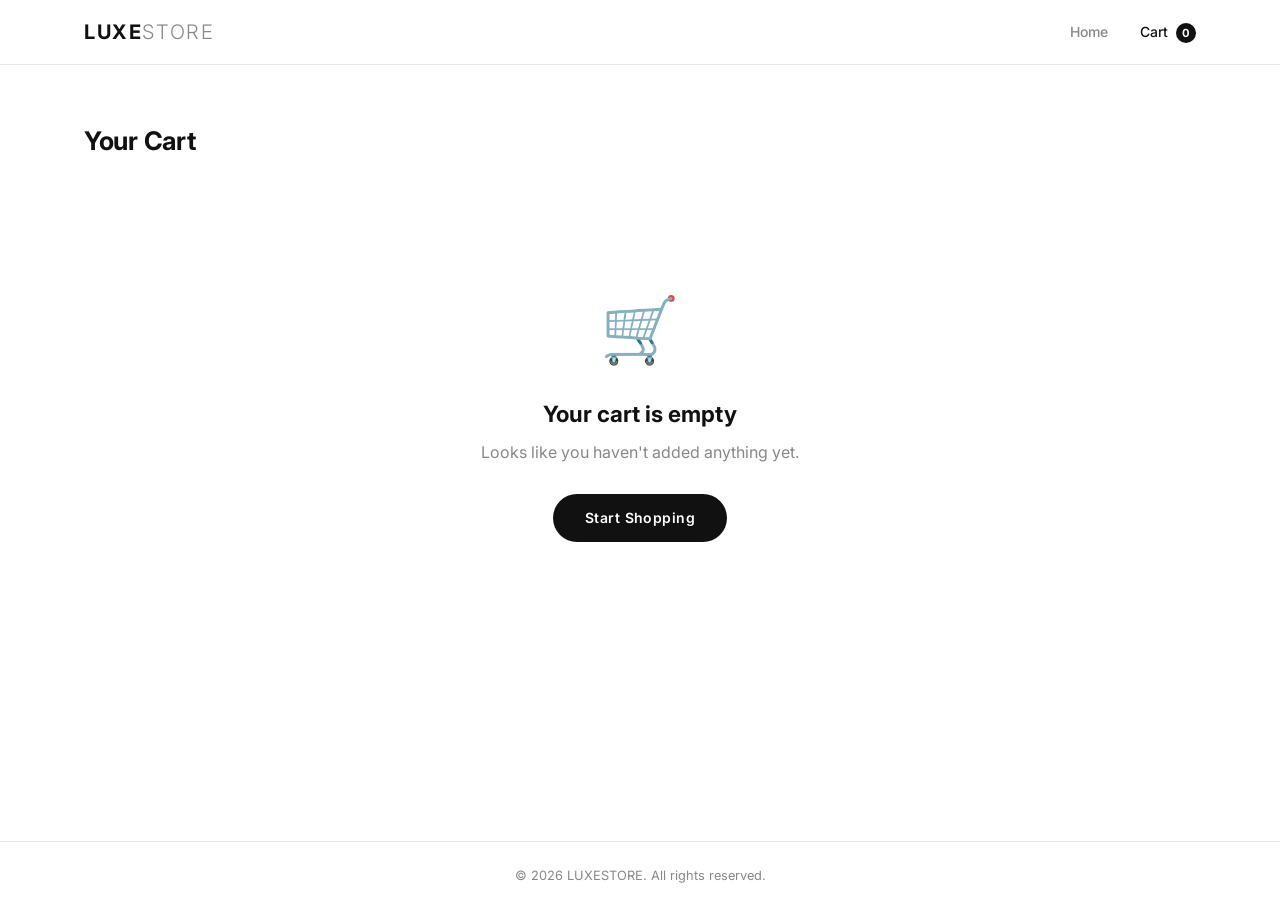
==== cart.html @ 861f4333 "first commit" ====
<!DOCTYPE html>
<html lang="id">
<head>
  <meta charset="UTF-8" />
  <meta name="viewport" content="width=device-width, initial-scale=1.0" />
  <title>LUXE STORE — Cart</title>
  <link rel="stylesheet" href="style.css" />
  <link rel="preconnect" href="https://fonts.googleapis.com" />
  <link href="https://fonts.googleapis.com/css2?family=Inter:wght@300;400;500;600;700&display=swap" rel="stylesheet" />
</head>
<body>

  <!-- ===== NAVBAR ===== -->
  <header class="navbar">
    <div class="nav-container">
      <a class="logo" href="index.html">LUXE<span>STORE</span></a>
      <nav class="nav-links">
        <a href="index.html">Home</a>
        <a href="cart.html" class="active">Cart <span class="cart-badge" id="cartCount">0</span></a>
      </nav>
    </div>
  </header>

  <!-- ===== CART PAGE ===== -->
  <main class="cart-page">
    <div class="container">
      <h2 class="section-title">Your Cart</h2>

      <div class="cart-layout">
        <!-- Cart Items -->
        <div class="cart-items" id="cartItems">
          <!-- Populated by JS -->
        </div>

        <!-- Order Summary -->
        <div class="order-summary">
          <h3>Order Summary</h3>
          <div class="summary-row">
            <span>Subtotal</span>
            <span id="subtotal">Rp 0</span>
          </div>
          <div class="summary-row">
            <span>Shipping</span>
            <span id="shipping">Rp 0</span>
          </div>
          <div class="summary-divider"></div>
          <div class="summary-row total">
            <span>Total</span>
            <span id="total">Rp 0</span>
          </div>
          <button class="btn-primary btn-checkout" id="checkoutBtn">Checkout</button>
          <a href="index.html" class="btn-secondary">← Continue Shopping</a>
        </div>
      </div>

      <!-- Empty State -->
      <div class="empty-cart" id="emptyCart" style="display:none;">
        <div class="empty-icon">🛒</div>
        <h3>Your cart is empty</h3>
        <p>Looks like you haven't added anything yet.</p>
        <a href="index.html" class="btn-primary">Start Shopping</a>
      </div>
    </div>
  </main>

  <!-- ===== CHECKOUT MODAL ===== -->
  <div class="modal-overlay" id="modalOverlay">
    <div class="modal">
      <div class="modal-icon">✅</div>
      <h3>Order Placed!</h3>
      <p>Thank you for your purchase. Your order is being processed.</p>
      <button class="btn-primary" id="modalClose">Back to Home</button>
    </div>
  </div>

  <!-- ===== FOOTER ===== -->
  <footer class="footer">
    <p>© 2026 LUXESTORE. All rights reserved.</p>
  </footer>

  <script src="app.js"></script>
</body>
</html>
---- style.css ----
/* ============================================================
   LUXESTORE — style.css
   Clean, professional, white-background online shop
   ============================================================ */

*, *::before, *::after {
  box-sizing: border-box;
  margin: 0;
  padding: 0;
}

:root {
  --black: #111111;
  --dark: #333333;
  --gray: #888888;
  --light-gray: #f7f7f7;
  --border: #e8e8e8;
  --white: #ffffff;
  --accent: #111111;
  --radius: 12px;
  --shadow: 0 2px 16px rgba(0,0,0,0.07);
  --transition: 0.22s ease;
}

body {
  font-family: 'Inter', system-ui, sans-serif;
  background: var(--white);
  color: var(--dark);
  line-height: 1.6;
  min-height: 100vh;
}

a { text-decoration: none; color: inherit; }

/* ===== NAVBAR ===== */
.navbar {
  position: sticky;
  top: 0;
  z-index: 100;
  background: rgba(255,255,255,0.92);
  backdrop-filter: blur(12px);
  border-bottom: 1px solid var(--border);
}

.nav-container {
  max-width: 1160px;
  margin: 0 auto;
  padding: 0 24px;
  height: 64px;
  display: flex;
  align-items: center;
  justify-content: space-between;
}

.logo {
  font-size: 1.25rem;
  font-weight: 700;
  letter-spacing: 0.08em;
  color: var(--black);
}
.logo span { color: var(--gray); font-weight: 300; }

.nav-links {
  display: flex;
  gap: 32px;
  align-items: center;
}
.nav-links a {
  font-size: 0.875rem;
  font-weight: 500;
  color: var(--gray);
  transition: color var(--transition);
  position: relative;
}
.nav-links a:hover,
.nav-links a.active { color: var(--black); }

.cart-badge {
  display: inline-flex;
  align-items: center;
  justify-content: center;
  background: var(--black);
  color: var(--white);
  border-radius: 50%;
  width: 20px;
  height: 20px;
  font-size: 0.7rem;
  font-weight: 700;
  margin-left: 4px;
  transition: transform var(--transition);
}

/* ===== CONTAINER ===== */
.container {
  max-width: 1160px;
  margin: 0 auto;
  padding: 0 24px;
}

/* ===== HERO ===== */
.hero {
  max-width: 1160px;
  margin: 0 auto;
  padding: 80px 24px 64px;
  display: grid;
  grid-template-columns: 1fr 1fr;
  align-items: center;
  gap: 48px;
}

.hero-sub {
  font-size: 0.8rem;
  font-weight: 600;
  letter-spacing: 0.14em;
  text-transform: uppercase;
  color: var(--gray);
  margin-bottom: 14px;
}

.hero-content h1 {
  font-size: clamp(2.2rem, 5vw, 3.4rem);
  font-weight: 700;
  line-height: 1.15;
  color: var(--black);
  margin-bottom: 18px;
}
.hero-content h1 span {
  color: var(--gray);
  font-weight: 300;
}

.hero-desc {
  font-size: 1rem;
  color: var(--gray);
  max-width: 380px;
  margin-bottom: 32px;
}

/* ===== BUTTONS ===== */
.btn-primary {
  display: inline-flex;
  align-items: center;
  justify-content: center;
  background: var(--black);
  color: var(--white);
  padding: 13px 32px;
  border-radius: 50px;
  font-size: 0.875rem;
  font-weight: 600;
  border: none;
  cursor: pointer;
  transition: opacity var(--transition), transform var(--transition);
  letter-spacing: 0.03em;
}
.btn-primary:hover {
  opacity: 0.82;
  transform: translateY(-1px);
}

.btn-secondary {
  display: inline-flex;
  align-items: center;
  justify-content: center;
  background: transparent;
  color: var(--dark);
  padding: 13px 32px;
  border-radius: 50px;
  font-size: 0.875rem;
  font-weight: 500;
  border: 1.5px solid var(--border);
  cursor: pointer;
  transition: border-color var(--transition), background var(--transition);
  text-align: center;
}
.btn-secondary:hover {
  border-color: var(--black);
  background: var(--light-gray);
}

/* ===== HERO VISUAL ===== */
.hero-visual {
  display: flex;
  justify-content: center;
}

.hero-card {
  background: var(--light-gray);
  border-radius: 24px;
  padding: 40px;
  display: flex;
  flex-direction: column;
  align-items: center;
  gap: 20px;
  width: 300px;
  height: 300px;
  justify-content: center;
  position: relative;
  box-shadow: var(--shadow);
}

.hero-badge {
  background: var(--white);
  border: 1px solid var(--border);
  border-radius: 50px;
  padding: 6px 16px;
  font-size: 0.8rem;
  font-weight: 600;
  color: var(--dark);
  box-shadow: var(--shadow);
}

/* ===== CATEGORIES ===== */
.categories {
  padding: 8px 0 32px;
  border-bottom: 1px solid var(--border);
}

.category-list {
  max-width: 1160px;
  margin: 0 auto;
  padding: 0 24px;
  display: flex;
  gap: 10px;
  flex-wrap: wrap;
}

.cat-btn {
  background: transparent;
  border: 1.5px solid var(--border);
  border-radius: 50px;
  padding: 8px 22px;
  font-size: 0.84rem;
  font-weight: 500;
  cursor: pointer;
  color: var(--gray);
  transition: all var(--transition);
  font-family: inherit;
}
.cat-btn:hover { border-color: var(--black); color: var(--black); }
.cat-btn.active {
  background: var(--black);
  border-color: var(--black);
  color: var(--white);
}

/* ===== PRODUCTS ===== */
.products {
  padding: 56px 0 80px;
}

.section-title {
  font-size: 1.6rem;
  font-weight: 700;
  color: var(--black);
  margin-bottom: 36px;
  letter-spacing: -0.01em;
}

.product-grid {
  display: grid;
  grid-template-columns: repeat(auto-fill, minmax(240px, 1fr));
  gap: 24px;
}

/* ===== PRODUCT CARD ===== */
.product-card {
  background: var(--white);
  border: 1px solid var(--border);
  border-radius: var(--radius);
  overflow: hidden;
  transition: box-shadow var(--transition), transform var(--transition);
  cursor: pointer;
}
.product-card:hover {
  box-shadow: var(--shadow);
  transform: translateY(-3px);
}

.product-img {
  background: var(--light-gray);
  height: 220px;
  display: flex;
  align-items: center;
  justify-content: center;
  font-size: 4rem;
  position: relative;
  overflow: hidden;
}

.product-tag {
  position: absolute;
  top: 12px;
  left: 12px;
  background: var(--black);
  color: var(--white);
  font-size: 0.7rem;
  font-weight: 700;
  padding: 4px 10px;
  border-radius: 50px;
  letter-spacing: 0.05em;
}

.product-info {
  padding: 16px 18px 18px;
}

.product-category {
  font-size: 0.72rem;
  font-weight: 600;
  text-transform: uppercase;
  letter-spacing: 0.1em;
  color: var(--gray);
  margin-bottom: 4px;
}

.product-name {
  font-size: 0.95rem;
  font-weight: 600;
  color: var(--black);
  margin-bottom: 12px;
}

.product-footer {
  display: flex;
  align-items: center;
  justify-content: space-between;
}

.product-price {
  font-size: 1rem;
  font-weight: 700;
  color: var(--black);
}

.add-btn {
  width: 36px;
  height: 36px;
  border-radius: 50%;
  background: var(--black);
  color: var(--white);
  border: none;
  font-size: 1.3rem;
  cursor: pointer;
  display: flex;
  align-items: center;
  justify-content: center;
  transition: opacity var(--transition), transform var(--transition);
  line-height: 1;
}
.add-btn:hover {
  opacity: 0.8;
  transform: scale(1.1);
}

/* ===== TOAST ===== */
.toast {
  position: fixed;
  bottom: 28px;
  left: 50%;
  transform: translateX(-50%) translateY(80px);
  background: var(--black);
  color: var(--white);
  padding: 12px 28px;
  border-radius: 50px;
  font-size: 0.875rem;
  font-weight: 500;
  z-index: 999;
  opacity: 0;
  transition: opacity 0.3s ease, transform 0.3s ease;
  pointer-events: none;
  white-space: nowrap;
}
.toast.show {
  opacity: 1;
  transform: translateX(-50%) translateY(0);
}

/* ===== CART PAGE ===== */
.cart-page {
  padding: 56px 0 80px;
  min-height: calc(100vh - 64px - 60px);
}

.cart-layout {
  display: grid;
  grid-template-columns: 1fr 360px;
  gap: 40px;
  align-items: start;
}

/* ===== CART ITEM ===== */
.cart-item {
  display: grid;
  grid-template-columns: 80px 1fr auto;
  align-items: center;
  gap: 18px;
  padding: 20px 0;
  border-bottom: 1px solid var(--border);
  animation: fadeIn 0.3s ease;
}

@keyframes fadeIn {
  from { opacity: 0; transform: translateY(8px); }
  to   { opacity: 1; transform: translateY(0); }
}

.cart-item-img {
  width: 80px;
  height: 80px;
  border-radius: 10px;
  background: var(--light-gray);
  display: flex;
  align-items: center;
  justify-content: center;
  font-size: 2.2rem;
  flex-shrink: 0;
}

.cart-item-name {
  font-weight: 600;
  color: var(--black);
  font-size: 0.95rem;
  margin-bottom: 4px;
}
.cart-item-cat {
  font-size: 0.78rem;
  color: var(--gray);
  margin-bottom: 12px;
}

.qty-controls {
  display: flex;
  align-items: center;
  gap: 12px;
}
.qty-btn {
  width: 28px;
  height: 28px;
  border-radius: 50%;
  border: 1.5px solid var(--border);
  background: var(--white);
  font-size: 1rem;
  cursor: pointer;
  display: flex;
  align-items: center;
  justify-content: center;
  transition: border-color var(--transition), background var(--transition);
  font-family: inherit;
}
.qty-btn:hover { border-color: var(--black); background: var(--light-gray); }
.qty-value { font-weight: 600; font-size: 0.95rem; min-width: 20px; text-align: center; }

.cart-item-right {
  display: flex;
  flex-direction: column;
  align-items: flex-end;
  gap: 12px;
}

.cart-item-price {
  font-weight: 700;
  font-size: 1rem;
  color: var(--black);
}

.remove-btn {
  background: none;
  border: none;
  color: var(--gray);
  font-size: 0.8rem;
  cursor: pointer;
  padding: 0;
  transition: color var(--transition);
  font-family: inherit;
}
.remove-btn:hover { color: #e44; }

/* ===== ORDER SUMMARY ===== */
.order-summary {
  background: var(--light-gray);
  border-radius: var(--radius);
  padding: 28px;
  position: sticky;
  top: 88px;
}
.order-summary h3 {
  font-size: 1.1rem;
  font-weight: 700;
  margin-bottom: 22px;
  color: var(--black);
}
.summary-row {
  display: flex;
  justify-content: space-between;
  font-size: 0.9rem;
  color: var(--dark);
  margin-bottom: 12px;
}
.summary-row.total {
  font-weight: 700;
  font-size: 1.05rem;
  color: var(--black);
  margin-bottom: 24px;
}
.summary-divider {
  height: 1px;
  background: var(--border);
  margin: 16px 0;
}
.btn-checkout {
  width: 100%;
  margin-bottom: 12px;
  border-radius: var(--radius);
}
.btn-secondary {
  width: 100%;
  border-radius: var(--radius);
  margin-top: 4px;
}

/* ===== EMPTY CART ===== */
.empty-cart {
  text-align: center;
  padding: 80px 24px;
}
.empty-icon { font-size: 4rem; margin-bottom: 16px; }
.empty-cart h3 { font-size: 1.4rem; font-weight: 700; margin-bottom: 8px; color: var(--black); }
.empty-cart p { color: var(--gray); margin-bottom: 28px; }

/* ===== MODAL ===== */
.modal-overlay {
  position: fixed;
  inset: 0;
  background: rgba(0,0,0,0.4);
  display: flex;
  align-items: center;
  justify-content: center;
  z-index: 500;
  opacity: 0;
  pointer-events: none;
  transition: opacity 0.3s ease;
}
.modal-overlay.show { opacity: 1; pointer-events: all; }

.modal {
  background: var(--white);
  border-radius: 20px;
  padding: 48px 40px;
  text-align: center;
  max-width: 380px;
  width: 90%;
  animation: popIn 0.35s cubic-bezier(0.34, 1.56, 0.64, 1);
}
@keyframes popIn {
  from { transform: scale(0.85); opacity: 0; }
  to   { transform: scale(1); opacity: 1; }
}
.modal-icon { font-size: 3rem; margin-bottom: 16px; }
.modal h3 { font-size: 1.4rem; font-weight: 700; margin-bottom: 10px; }
.modal p { color: var(--gray); margin-bottom: 28px; font-size: 0.9rem; }

/* ===== FOOTER ===== */
.footer {
  border-top: 1px solid var(--border);
  padding: 24px;
  text-align: center;
  font-size: 0.8rem;
  color: var(--gray);
}

/* ===== RESPONSIVE ===== */
@media (max-width: 768px) {
  .hero {
    grid-template-columns: 1fr;
    padding: 48px 24px 40px;
    text-align: center;
  }
  .hero-visual { display: none; }
  .hero-desc { margin: 0 auto 32px; }

  .cart-layout {
    grid-template-columns: 1fr;
  }
  .order-summary { position: static; }

  .cart-item {
    grid-template-columns: 64px 1fr;
  }
  .cart-item-right {
    grid-column: 2;
    flex-direction: row;
    align-items: center;
    justify-content: space-between;
  }
}
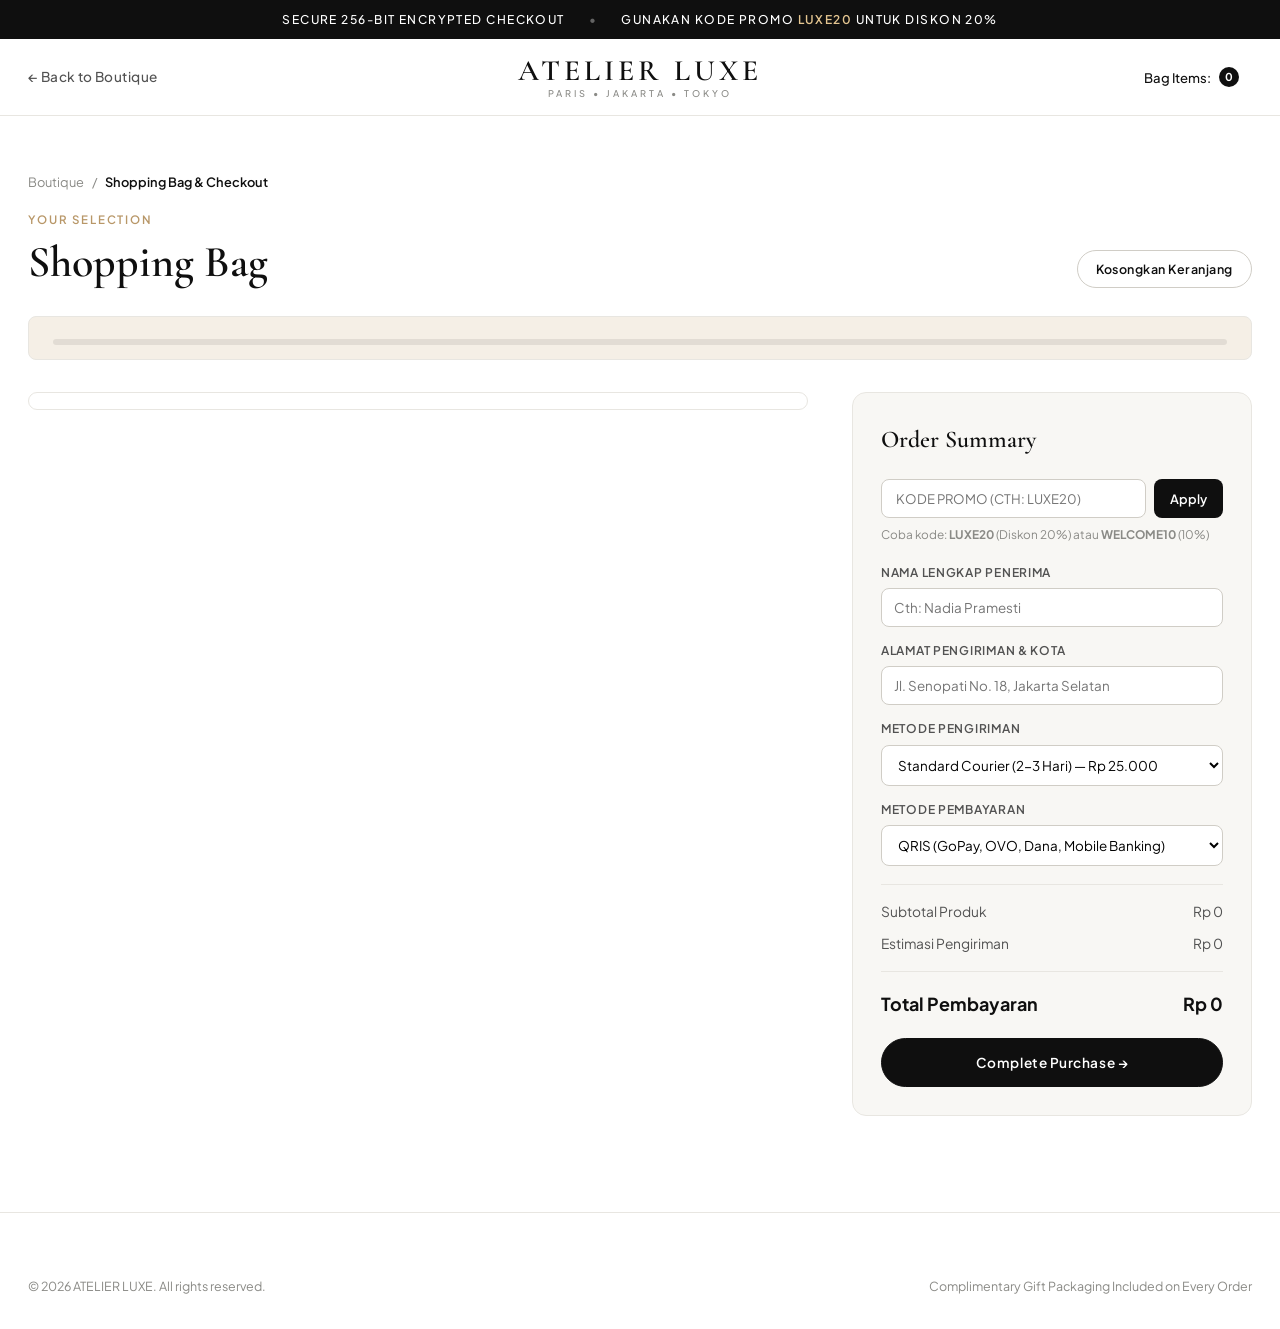
==== commit 394da2a2: "commit2" ====
--- a/cart.html
+++ b/cart.html
@@ -3,79 +3,183 @@
 <head>
   <meta charset="UTF-8" />
   <meta name="viewport" content="width=device-width, initial-scale=1.0" />
-  <title>LUXE STORE — Cart</title>
+  <title>ATELIER LUXE — Shopping Bag & Checkout</title>
   <link rel="stylesheet" href="style.css" />
-  <link rel="preconnect" href="https://fonts.googleapis.com" />
-  <link href="https://fonts.googleapis.com/css2?family=Inter:wght@300;400;500;600;700&display=swap" rel="stylesheet" />
 </head>
 <body>
 
+  <!-- ===== TOP ANNOUNCEMENT BAR ===== -->
+  <div class="announcement-bar">
+    <span>Secure 256-Bit Encrypted Checkout</span>
+    <span class="dot">•</span>
+    <span>Gunakan kode promo <span class="highlight">LUXE20</span> untuk diskon 20%</span>
+  </div>
+
   <!-- ===== NAVBAR ===== -->
-  <header class="navbar">
+  <header class="navbar" id="navbar">
     <div class="nav-container">
-      <a class="logo" href="index.html">LUXE<span>STORE</span></a>
-      <nav class="nav-links">
-        <a href="index.html">Home</a>
-        <a href="cart.html" class="active">Cart <span class="cart-badge" id="cartCount">0</span></a>
+      <nav class="nav-left">
+        <a href="index.html" class="nav-link">← Back to Boutique</a>
       </nav>
+
+      <a href="index.html" class="brand-logo">
+        ATELIER LUXE
+        <small>PARIS • JAKARTA • TOKYO</small>
+      </a>
+
+      <div class="nav-right">
+        <span class="icon-btn" style="cursor:default;">
+          <span>Bag Items:</span>
+          <span class="badge-pill" id="cartCount">0</span>
+        </span>
+      </div>
     </div>
   </header>
 
-  <!-- ===== CART PAGE ===== -->
-  <main class="cart-page">
+  <!-- ===== CART & CHECKOUT MAIN ===== -->
+  <main class="cart-page-main">
     <div class="container">
-      <h2 class="section-title">Your Cart</h2>
+      <div class="breadcrumb">
+        <a href="index.html">Boutique</a>
+        <span>/</span>
+        <span style="color:var(--text-primary); font-weight:600;">Shopping Bag & Checkout</span>
+      </div>
 
-      <div class="cart-layout">
-        <!-- Cart Items -->
-        <div class="cart-items" id="cartItems">
-          <!-- Populated by JS -->
+      <div class="section-header" style="margin-bottom:28px;">
+        <div>
+          <div class="section-eyebrow">Your Selection</div>
+          <h1 class="section-title">Shopping Bag</h1>
         </div>
+        <button class="btn btn-outline" id="clearCartBtn" style="padding:10px 18px; font-size:0.78rem;">
+          Kosongkan Keranjang
+        </button>
+      </div>
 
-        <!-- Order Summary -->
-        <div class="order-summary">
-          <h3>Order Summary</h3>
-          <div class="summary-row">
-            <span>Subtotal</span>
-            <span id="subtotal">Rp 0</span>
-          </div>
-          <div class="summary-row">
-            <span>Shipping</span>
-            <span id="shipping">Rp 0</span>
-          </div>
-          <div class="summary-divider"></div>
-          <div class="summary-row total">
-            <span>Total</span>
-            <span id="total">Rp 0</span>
-          </div>
-          <button class="btn-primary btn-checkout" id="checkoutBtn">Checkout</button>
-          <a href="index.html" class="btn-secondary">← Continue Shopping</a>
+      <!-- Free Shipping Progress -->
+      <div class="shipping-meter" style="border-radius:var(--radius-sm); border:1px solid var(--border); margin-bottom:32px;">
+        <div id="cartShippingText" style="font-weight:600;"></div>
+        <div class="meter-bar">
+          <div class="meter-fill" id="cartShippingFill" style="width:0%;"></div>
         </div>
       </div>
 
-      <!-- Empty State -->
-      <div class="empty-cart" id="emptyCart" style="display:none;">
-        <div class="empty-icon">🛒</div>
-        <h3>Your cart is empty</h3>
-        <p>Looks like you haven't added anything yet.</p>
-        <a href="index.html" class="btn-primary">Start Shopping</a>
+      <!-- Active Cart Layout -->
+      <div class="cart-grid" id="cartActiveLayout">
+        <!-- Left: Items -->
+        <div>
+          <div class="cart-table-card" id="cartItemsContainer"></div>
+        </div>
+
+        <!-- Right: Summary & Checkout Form -->
+        <aside class="checkout-panel">
+          <h3>Order Summary</h3>
+
+          <!-- Promo Code -->
+          <div class="promo-box">
+            <input type="text" id="promoInput" class="promo-input" placeholder="Kode Promo (cth: LUXE20)" />
+            <button type="button" id="applyPromoBtn" class="btn-promo">Apply</button>
+          </div>
+          <div class="promo-hint" id="promoFeedback">Coba kode: <strong>LUXE20</strong> (Diskon 20%) atau <strong>WELCOME10</strong> (10%)</div>
+
+          <!-- Customer & Shipping Form -->
+          <form id="checkoutForm">
+            <div class="form-group">
+              <label for="customerName">Nama Lengkap Penerima</label>
+              <input type="text" id="customerName" class="form-control" required placeholder="Cth: Nadia Pramesti" />
+            </div>
+
+            <div class="form-group">
+              <label for="customerAddress">Alamat Pengiriman & Kota</label>
+              <input type="text" id="customerAddress" class="form-control" required placeholder="Jl. Senopati No. 18, Jakarta Selatan" />
+            </div>
+
+            <div class="form-group">
+              <label for="shippingSelect">Metode Pengiriman</label>
+              <select id="shippingSelect" class="form-control">
+                <option value="regular">Standard Courier (2-3 Hari) — Rp 25.000</option>
+                <option value="express">Priority Express (Besok Sampai) — Rp 55.000</option>
+                <option value="sameday">Instant Same-Day Concierge — Rp 85.000</option>
+              </select>
+            </div>
+
+            <div class="form-group">
+              <label for="paymentSelect">Metode Pembayaran</label>
+              <select id="paymentSelect" class="form-control">
+                <option value="QRIS Instant">QRIS (GoPay, OVO, Dana, Mobile Banking)</option>
+                <option value="BCA Virtual Account">BCA Virtual Account</option>
+                <option value="Mandiri Virtual Account">Mandiri Virtual Account</option>
+                <option value="Visa / Mastercard">Kartu Kredit (Visa / Mastercard / JCB)</option>
+              </select>
+            </div>
+
+            <div class="summary-lines">
+              <div class="summary-line">
+                <span>Subtotal Produk</span>
+                <span id="summarySubtotal">Rp 0</span>
+              </div>
+              <div class="summary-line discount" id="summaryDiscountRow" style="display:none;">
+                <span id="summaryDiscountLabel">Diskon Promo</span>
+                <span id="summaryDiscount">-Rp 0</span>
+              </div>
+              <div class="summary-line">
+                <span>Estimasi Pengiriman</span>
+                <span id="summaryShipping">Rp 0</span>
+              </div>
+            </div>
+
+            <div class="summary-total">
+              <span>Total Pembayaran</span>
+              <span id="summaryTotal">Rp 0</span>
+            </div>
+
+            <button type="submit" class="btn btn-primary" style="width:100%;">
+              Complete Purchase →
+            </button>
+          </form>
+        </aside>
+      </div>
+
+      <!-- Empty Cart State -->
+      <div id="emptyCartState" style="display:none; text-align:center; padding:80px 20px; background:var(--bg-secondary); border:1px solid var(--border); border-radius:var(--radius-md);">
+        <div style="font-size:3rem; margin-bottom:12px;">🛍️</div>
+        <h2 style="font-family:var(--font-serif); font-size:2rem; margin-bottom:8px;">Your Shopping Bag is Empty</h2>
+        <p style="color:var(--text-secondary); margin-bottom:28px; max-width:400px; margin-inline:auto;">
+          Anda belum menambahkan koleksi apa pun ke dalam tas belanja. Jelajahi koleksi kapsul terbaru kami.
+        </p>
+        <a href="index.html" class="btn btn-primary">Discover Collection</a>
       </div>
     </div>
   </main>
 
-  <!-- ===== CHECKOUT MODAL ===== -->
-  <div class="modal-overlay" id="modalOverlay">
-    <div class="modal">
-      <div class="modal-icon">✅</div>
-      <h3>Order Placed!</h3>
-      <p>Thank you for your purchase. Your order is being processed.</p>
-      <button class="btn-primary" id="modalClose">Back to Home</button>
+  <!-- ===== ORDER RECEIPT MODAL ===== -->
+  <div class="modal-backdrop" id="receiptModalBackdrop">
+    <div class="receipt-modal">
+      <div style="width:56px; height:56px; border-radius:50%; background:#e9f7ef; color:var(--success); display:inline-flex; align-items:center; justify-content:center; font-size:1.6rem; margin-bottom:14px;">✓</div>
+      <div class="section-eyebrow">Order Confirmed</div>
+      <h3 style="font-family:var(--font-serif); font-size:2rem; margin-bottom:8px;">Thank You for Your Order</h3>
+      <p style="font-size:0.84rem; color:var(--text-secondary);">
+        Pesanan Anda telah diterima oleh tim concierge kami dan sedang dipersiapkan.
+      </p>
+
+      <div class="receipt-box" id="receiptDetails"></div>
+
+      <button class="btn btn-primary" id="finishOrderBtn" style="width:100%;">
+        Kembali ke Beranda
+      </button>
     </div>
   </div>
 
+  <!-- ===== TOAST CONTAINER ===== -->
+  <div class="toast-container" id="toastContainer"></div>
+
   <!-- ===== FOOTER ===== -->
-  <footer class="footer">
-    <p>© 2026 LUXESTORE. All rights reserved.</p>
+  <footer class="site-footer">
+    <div class="container">
+      <div class="footer-bottom" style="padding-top:0; border:none;">
+        <span>© 2026 ATELIER LUXE. All rights reserved.</span>
+        <span>Complimentary Gift Packaging Included on Every Order</span>
+      </div>
+    </div>
   </footer>
 
   <script src="app.js"></script>
--- a/style.css
+++ b/style.css
@@ -1,7 +1,40 @@
-/* ============================================================
-   LUXESTORE — style.css
-   Clean, professional, white-background online shop
-   ============================================================ */
+/* ==========================================================================
+   ATELIER LUXE — Flagship E-Commerce Stylesheet
+   Aesthetic: High-Fashion Editorial, Clean White, Architectural Minimalism
+   ========================================================================== */
+
+@import url('https://fonts.googleapis.com/css2?family=Cormorant+Garamond:ital,wght@0,500;0,600;0,700;1,400;1,600&family=Plus+Jakarta+Sans:wght@300;400;500;600;700&display=swap');
+
+:root {
+  --bg-primary: #ffffff;
+  --bg-secondary: #f8f7f4;
+  --bg-Warm: #f3f1ec;
+  --bg-elevated: #ffffff;
+  --text-primary: #0f0f0f;
+  --text-secondary: #525252;
+  --text-muted: #8a8a86;
+  --accent: #111111;
+  --accent-gold: #b89768;
+  --accent-gold-light: #f5efe6;
+  --danger: #c93b2b;
+  --success: #1b7a43;
+  --border: #e8e6e1;
+  --border-strong: #d0cdc6;
+
+  --font-serif: 'Cormorant Garamond', Georgia, serif;
+  --font-sans: 'Plus Jakarta Sans', -apple-system, BlinkMacSystemFont, sans-serif;
+
+  --radius-xs: 4px;
+  --radius-sm: 8px;
+  --radius-md: 14px;
+  --radius-lg: 22px;
+  --radius-pill: 999px;
+
+  --shadow-sm: 0 2px 10px rgba(15, 15, 15, 0.04);
+  --shadow-md: 0 12px 32px rgba(15, 15, 15, 0.07);
+  --shadow-lg: 0 24px 60px rgba(15, 15, 15, 0.12);
+  --ease-out: cubic-bezier(0.16, 1, 0.3, 1);
+}
 
 *, *::before, *::after {
   box-sizing: border-box;
@@ -9,587 +42,1530 @@
   padding: 0;
 }
 
-:root {
-  --black: #111111;
-  --dark: #333333;
-  --gray: #888888;
-  --light-gray: #f7f7f7;
-  --border: #e8e8e8;
-  --white: #ffffff;
-  --accent: #111111;
-  --radius: 12px;
-  --shadow: 0 2px 16px rgba(0,0,0,0.07);
-  --transition: 0.22s ease;
+html {
+  scroll-behavior: smooth;
+  -webkit-font-smoothing: antialiased;
 }
 
 body {
-  font-family: 'Inter', system-ui, sans-serif;
-  background: var(--white);
-  color: var(--dark);
+  font-family: var(--font-sans);
+  background-color: var(--bg-primary);
+  color: var(--text-primary);
   line-height: 1.6;
-  min-height: 100vh;
-}
-
-a { text-decoration: none; color: inherit; }
+  overflow-x: hidden;
+}
+
+a {
+  color: inherit;
+  text-decoration: none;
+}
+
+button, input, select {
+  font-family: inherit;
+}
+
+img {
+  max-width: 100%;
+  display: block;
+}
+
+.container {
+  max-width: 1280px;
+  margin: 0 auto;
+  padding: 0 28px;
+}
+
+/* ===== TOP ANNOUNCEMENT MARQUEE ===== */
+.announcement-bar {
+  background: var(--text-primary);
+  color: #ffffff;
+  font-size: 0.75rem;
+  letter-spacing: 0.12em;
+  text-transform: uppercase;
+  padding: 10px 16px;
+  text-align: center;
+  font-weight: 500;
+  display: flex;
+  justify-content: center;
+  align-items: center;
+  gap: 24px;
+  flex-wrap: wrap;
+}
+
+.announcement-bar span.highlight {
+  color: #e4c590;
+  font-weight: 600;
+}
+
+.announcement-bar .dot {
+  opacity: 0.35;
+}
 
 /* ===== NAVBAR ===== */
 .navbar {
   position: sticky;
   top: 0;
-  z-index: 100;
-  background: rgba(255,255,255,0.92);
+  z-index: 200;
+  background: rgba(255, 255, 255, 0.9);
+  backdrop-filter: blur(16px);
+  -webkit-backdrop-filter: blur(16px);
+  border-bottom: 1px solid var(--border);
+  transition: box-shadow 0.3s var(--ease-out);
+}
+
+.navbar.scrolled {
+  box-shadow: var(--shadow-sm);
+}
+
+.nav-container {
+  max-width: 1280px;
+  margin: 0 auto;
+  padding: 0 28px;
+  height: 76px;
+  display: grid;
+  grid-template-columns: 1fr auto 1fr;
+  align-items: center;
+}
+
+.nav-left {
+  display: flex;
+  align-items: center;
+  gap: 28px;
+}
+
+.nav-link {
+  font-size: 0.85rem;
+  font-weight: 500;
+  color: var(--text-secondary);
+  letter-spacing: 0.03em;
+  position: relative;
+  padding: 4px 0;
+  transition: color 0.25s ease;
+}
+
+.nav-link::after {
+  content: '';
+  position: absolute;
+  left: 0;
+  bottom: 0;
+  width: 0;
+  height: 1.5px;
+  background: var(--text-primary);
+  transition: width 0.3s var(--ease-out);
+}
+
+.nav-link:hover,
+.nav-link.active {
+  color: var(--text-primary);
+}
+
+.nav-link:hover::after,
+.nav-link.active::after {
+  width: 100%;
+}
+
+.brand-logo {
+  font-family: var(--font-serif);
+  font-size: 1.85rem;
+  font-weight: 600;
+  letter-spacing: 0.14em;
+  text-transform: uppercase;
+  color: var(--text-primary);
+  text-align: center;
+  line-height: 1;
+}
+
+.brand-logo small {
+  display: block;
+  font-family: var(--font-sans);
+  font-size: 0.58rem;
+  letter-spacing: 0.32em;
+  color: var(--text-muted);
+  font-weight: 500;
+  margin-top: 3px;
+}
+
+.nav-right {
+  display: flex;
+  align-items: center;
+  justify-content: flex-end;
+  gap: 14px;
+}
+
+.icon-btn {
+  position: relative;
+  background: transparent;
+  border: 1px solid transparent;
+  height: 40px;
+  padding: 0 12px;
+  border-radius: var(--radius-pill);
+  display: inline-flex;
+  align-items: center;
+  gap: 8px;
+  font-size: 0.82rem;
+  font-weight: 500;
+  color: var(--text-primary);
+  cursor: pointer;
+  transition: all 0.22s ease;
+}
+
+.icon-btn:hover {
+  background: var(--bg-secondary);
+  border-color: var(--border);
+}
+
+.badge-pill {
+  background: var(--text-primary);
+  color: #fff;
+  font-size: 0.68rem;
+  font-weight: 700;
+  min-width: 20px;
+  height: 20px;
+  padding: 0 6px;
+  border-radius: var(--radius-pill);
+  display: inline-flex;
+  align-items: center;
+  justify-content: center;
+  transition: transform 0.25s var(--ease-out);
+}
+
+.badge-pill.gold {
+  background: var(--accent-gold);
+}
+
+/* ===== HERO EDITORIAL ===== */
+.hero {
+  position: relative;
+  padding: 48px 0 72px;
+  border-bottom: 1px solid var(--border);
+  background: linear-gradient(180deg, #ffffff 0%, #faf9f6 100%);
+}
+
+.hero-grid {
+  display: grid;
+  grid-template-columns: 1.08fr 0.92fr;
+  gap: 56px;
+  align-items: center;
+}
+
+.hero-eyebrow {
+  display: inline-flex;
+  align-items: center;
+  gap: 10px;
+  padding: 6px 14px;
+  background: var(--bg-Warm);
+  border: 1px solid var(--border);
+  border-radius: var(--radius-pill);
+  font-size: 0.72rem;
+  font-weight: 600;
+  letter-spacing: 0.14em;
+  text-transform: uppercase;
+  color: var(--text-secondary);
+  margin-bottom: 24px;
+}
+
+.hero-eyebrow .pulse {
+  width: 7px;
+  height: 7px;
+  border-radius: 50%;
+  background: var(--accent-gold);
+}
+
+.hero-title {
+  font-family: var(--font-serif);
+  font-size: clamp(2.8rem, 5.4vw, 4.6rem);
+  font-weight: 500;
+  line-height: 1.04;
+  letter-spacing: -0.01em;
+  color: var(--text-primary);
+  margin-bottom: 22px;
+}
+
+.hero-title em {
+  font-style: italic;
+  font-weight: 400;
+  color: var(--accent-gold);
+}
+
+.hero-desc {
+  font-size: 1.02rem;
+  color: var(--text-secondary);
+  max-width: 490px;
+  margin-bottom: 36px;
+  line-height: 1.75;
+}
+
+.hero-actions {
+  display: flex;
+  align-items: center;
+  gap: 14px;
+  flex-wrap: wrap;
+  margin-bottom: 48px;
+}
+
+.btn {
+  display: inline-flex;
+  align-items: center;
+  justify-content: center;
+  gap: 10px;
+  padding: 15px 30px;
+  border-radius: var(--radius-pill);
+  font-size: 0.85rem;
+  font-weight: 600;
+  letter-spacing: 0.04em;
+  cursor: pointer;
+  transition: all 0.28s var(--ease-out);
+  border: 1.5px solid transparent;
+}
+
+.btn-primary {
+  background: var(--text-primary);
+  color: #ffffff;
+  border-color: var(--text-primary);
+}
+
+.btn-primary:hover {
+  background: #292929;
+  transform: translateY(-2px);
+  box-shadow: var(--shadow-md);
+}
+
+.btn-outline {
+  background: #ffffff;
+  color: var(--text-primary);
+  border-color: var(--border-strong);
+}
+
+.btn-outline:hover {
+  border-color: var(--text-primary);
+  background: var(--bg-secondary);
+}
+
+.hero-metrics {
+  display: grid;
+  grid-template-columns: repeat(3, 1fr);
+  gap: 24px;
+  padding-top: 28px;
+  border-top: 1px solid var(--border);
+  max-width: 500px;
+}
+
+.metric-value {
+  font-family: var(--font-serif);
+  font-size: 1.85rem;
+  font-weight: 600;
+  color: var(--text-primary);
+  line-height: 1.1;
+}
+
+.metric-label {
+  font-size: 0.76rem;
+  color: var(--text-muted);
+  margin-top: 4px;
+}
+
+/* Hero Visual Showcase */
+.hero-showcase {
+  position: relative;
+  display: grid;
+  grid-template-columns: 1fr 0.72fr;
+  gap: 18px;
+  align-items: end;
+}
+
+.showcase-main {
+  position: relative;
+  border-radius: var(--radius-lg);
+  overflow: hidden;
+  aspect-ratio: 3 / 4;
+  background: var(--bg-Warm);
+  box-shadow: var(--shadow-lg);
+}
+
+.showcase-main img,
+.showcase-secondary img {
+  width: 100%;
+  height: 100%;
+  object-fit: cover;
+  transition: transform 0.7s var(--ease-out);
+}
+
+.showcase-main:hover img,
+.showcase-secondary:hover img {
+  transform: scale(1.04);
+}
+
+.showcase-secondary {
+  position: relative;
+  border-radius: var(--radius-md);
+  overflow: hidden;
+  aspect-ratio: 3 / 3.8;
+  background: var(--bg-Warm);
+  box-shadow: var(--shadow-md);
+}
+
+.floating-card {
+  position: absolute;
+  bottom: 20px;
+  left: 20px;
+  right: 20px;
+  background: rgba(255, 255, 255, 0.92);
   backdrop-filter: blur(12px);
+  padding: 14px 18px;
+  border-radius: var(--radius-sm);
+  border: 1px solid rgba(255, 255, 255, 0.6);
+  display: flex;
+  align-items: center;
+  justify-content: space-between;
+  gap: 12px;
+}
+
+.floating-card-title {
+  font-size: 0.84rem;
+  font-weight: 600;
+  color: var(--text-primary);
+}
+
+.floating-card-sub {
+  font-size: 0.74rem;
+  color: var(--text-muted);
+}
+
+/* ===== VALUE PILLARS ===== */
+.pillars {
+  padding: 36px 0;
   border-bottom: 1px solid var(--border);
-}
-
-.nav-container {
-  max-width: 1160px;
-  margin: 0 auto;
-  padding: 0 24px;
-  height: 64px;
-  display: flex;
-  align-items: center;
+  background: #ffffff;
+}
+
+.pillars-grid {
+  display: grid;
+  grid-template-columns: repeat(4, 1fr);
+  gap: 24px;
+}
+
+.pillar-item {
+  display: flex;
+  align-items: flex-start;
+  gap: 14px;
+  padding: 8px 12px;
+}
+
+.pillar-icon {
+  width: 40px;
+  height: 40px;
+  border-radius: 50%;
+  background: var(--bg-secondary);
+  border: 1px solid var(--border);
+  display: flex;
+  align-items: center;
+  justify-content: center;
+  flex-shrink: 0;
+  color: var(--text-primary);
+}
+
+.pillar-title {
+  font-size: 0.86rem;
+  font-weight: 600;
+  margin-bottom: 2px;
+}
+
+.pillar-desc {
+  font-size: 0.76rem;
+  color: var(--text-muted);
+}
+
+/* ===== CATALOG CONTROLS (SEARCH, FILTER, SORT) ===== */
+.catalog-section {
+  padding: 72px 0 88px;
+}
+
+.section-header {
+  display: flex;
   justify-content: space-between;
-}
-
-.logo {
-  font-size: 1.25rem;
+  align-items: flex-end;
+  gap: 24px;
+  margin-bottom: 36px;
+  flex-wrap: wrap;
+}
+
+.section-eyebrow {
+  font-size: 0.72rem;
+  font-weight: 600;
+  text-transform: uppercase;
+  letter-spacing: 0.16em;
+  color: var(--accent-gold);
+  margin-bottom: 8px;
+}
+
+.section-title {
+  font-family: var(--font-serif);
+  font-size: clamp(2rem, 3.5vw, 2.75rem);
+  font-weight: 600;
+  line-height: 1.15;
+}
+
+.catalog-toolbar {
+  display: flex;
+  justify-content: space-between;
+  align-items: center;
+  gap: 18px;
+  padding: 16px 20px;
+  background: var(--bg-secondary);
+  border: 1px solid var(--border);
+  border-radius: var(--radius-md);
+  margin-bottom: 36px;
+  flex-wrap: wrap;
+}
+
+.category-tabs {
+  display: flex;
+  align-items: center;
+  gap: 8px;
+  flex-wrap: wrap;
+}
+
+.cat-tab {
+  background: transparent;
+  border: 1px solid transparent;
+  padding: 9px 18px;
+  border-radius: var(--radius-pill);
+  font-size: 0.82rem;
+  font-weight: 500;
+  color: var(--text-secondary);
+  cursor: pointer;
+  transition: all 0.22s ease;
+}
+
+.cat-tab:hover {
+  color: var(--text-primary);
+  background: rgba(0, 0, 0, 0.04);
+}
+
+.cat-tab.active {
+  background: var(--text-primary);
+  color: #ffffff;
+  font-weight: 600;
+}
+
+.toolbar-right {
+  display: flex;
+  align-items: center;
+  gap: 12px;
+  flex-wrap: wrap;
+}
+
+.search-box {
+  position: relative;
+  min-width: 230px;
+}
+
+.search-box svg {
+  position: absolute;
+  left: 14px;
+  top: 50%;
+  transform: translateY(-50%);
+  color: var(--text-muted);
+  pointer-events: none;
+}
+
+.search-input {
+  width: 100%;
+  padding: 10px 14px 10px 38px;
+  border-radius: var(--radius-pill);
+  border: 1px solid var(--border-strong);
+  background: #ffffff;
+  font-size: 0.83rem;
+  color: var(--text-primary);
+  outline: none;
+  transition: border-color 0.2s ease, box-shadow 0.2s ease;
+}
+
+.search-input:focus {
+  border-color: var(--text-primary);
+  box-shadow: 0 0 0 3px rgba(15, 15, 15, 0.06);
+}
+
+.sort-select {
+  padding: 10px 16px;
+  border-radius: var(--radius-pill);
+  border: 1px solid var(--border-strong);
+  background: #ffffff;
+  font-size: 0.83rem;
+  font-weight: 500;
+  color: var(--text-primary);
+  cursor: pointer;
+  outline: none;
+}
+
+.results-meta {
+  font-size: 0.82rem;
+  color: var(--text-muted);
+  margin-bottom: 20px;
+  display: flex;
+  justify-content: space-between;
+  align-items: center;
+}
+
+/* ===== PRODUCT GRID & CARDS ===== */
+.product-grid {
+  display: grid;
+  grid-template-columns: repeat(auto-fill, minmax(275px, 1fr));
+  gap: 28px;
+}
+
+.product-card {
+  group: card;
+  background: #ffffff;
+  border: 1px solid var(--border);
+  border-radius: var(--radius-md);
+  overflow: hidden;
+  transition: transform 0.35s var(--ease-out), box-shadow 0.35s var(--ease-out), border-color 0.25s ease;
+  display: flex;
+  flex-direction: column;
+  position: relative;
+}
+
+.product-card:hover {
+  transform: translateY(-6px);
+  box-shadow: var(--shadow-md);
+  border-color: var(--border-strong);
+}
+
+.product-media {
+  position: relative;
+  aspect-ratio: 4 / 4.8;
+  background: var(--bg-Warm);
+  overflow: hidden;
+  cursor: pointer;
+}
+
+.product-media img {
+  width: 100%;
+  height: 100%;
+  object-fit: cover;
+  transition: transform 0.65s var(--ease-out);
+}
+
+.product-card:hover .product-media img {
+  transform: scale(1.06);
+}
+
+.product-badges {
+  position: absolute;
+  top: 14px;
+  left: 14px;
+  display: flex;
+  flex-direction: column;
+  gap: 6px;
+  z-index: 2;
+}
+
+.tag-badge {
+  padding: 5px 11px;
+  border-radius: var(--radius-pill);
+  font-size: 0.68rem;
   font-weight: 700;
   letter-spacing: 0.08em;
-  color: var(--black);
-}
-.logo span { color: var(--gray); font-weight: 300; }
-
-.nav-links {
-  display: flex;
-  gap: 32px;
-  align-items: center;
-}
-.nav-links a {
-  font-size: 0.875rem;
-  font-weight: 500;
-  color: var(--gray);
-  transition: color var(--transition);
-  position: relative;
-}
-.nav-links a:hover,
-.nav-links a.active { color: var(--black); }
-
-.cart-badge {
-  display: inline-flex;
-  align-items: center;
-  justify-content: center;
-  background: var(--black);
-  color: var(--white);
-  border-radius: 50%;
-  width: 20px;
-  height: 20px;
-  font-size: 0.7rem;
-  font-weight: 700;
-  margin-left: 4px;
-  transition: transform var(--transition);
-}
-
-/* ===== CONTAINER ===== */
-.container {
-  max-width: 1160px;
-  margin: 0 auto;
-  padding: 0 24px;
-}
-
-/* ===== HERO ===== */
-.hero {
-  max-width: 1160px;
-  margin: 0 auto;
-  padding: 80px 24px 64px;
-  display: grid;
-  grid-template-columns: 1fr 1fr;
-  align-items: center;
-  gap: 48px;
-}
-
-.hero-sub {
-  font-size: 0.8rem;
-  font-weight: 600;
-  letter-spacing: 0.14em;
   text-transform: uppercase;
-  color: var(--gray);
-  margin-bottom: 14px;
-}
-
-.hero-content h1 {
-  font-size: clamp(2.2rem, 5vw, 3.4rem);
-  font-weight: 700;
-  line-height: 1.15;
-  color: var(--black);
-  margin-bottom: 18px;
-}
-.hero-content h1 span {
-  color: var(--gray);
-  font-weight: 300;
-}
-
-.hero-desc {
-  font-size: 1rem;
-  color: var(--gray);
-  max-width: 380px;
-  margin-bottom: 32px;
-}
-
-/* ===== BUTTONS ===== */
-.btn-primary {
-  display: inline-flex;
-  align-items: center;
-  justify-content: center;
-  background: var(--black);
-  color: var(--white);
-  padding: 13px 32px;
-  border-radius: 50px;
-  font-size: 0.875rem;
-  font-weight: 600;
-  border: none;
-  cursor: pointer;
-  transition: opacity var(--transition), transform var(--transition);
-  letter-spacing: 0.03em;
-}
-.btn-primary:hover {
-  opacity: 0.82;
-  transform: translateY(-1px);
-}
-
-.btn-secondary {
-  display: inline-flex;
-  align-items: center;
-  justify-content: center;
-  background: transparent;
-  color: var(--dark);
-  padding: 13px 32px;
-  border-radius: 50px;
-  font-size: 0.875rem;
-  font-weight: 500;
-  border: 1.5px solid var(--border);
-  cursor: pointer;
-  transition: border-color var(--transition), background var(--transition);
-  text-align: center;
-}
-.btn-secondary:hover {
-  border-color: var(--black);
-  background: var(--light-gray);
-}
-
-/* ===== HERO VISUAL ===== */
-.hero-visual {
-  display: flex;
-  justify-content: center;
-}
-
-.hero-card {
-  background: var(--light-gray);
-  border-radius: 24px;
-  padding: 40px;
-  display: flex;
-  flex-direction: column;
-  align-items: center;
-  gap: 20px;
-  width: 300px;
-  height: 300px;
-  justify-content: center;
-  position: relative;
-  box-shadow: var(--shadow);
-}
-
-.hero-badge {
-  background: var(--white);
-  border: 1px solid var(--border);
-  border-radius: 50px;
-  padding: 6px 16px;
-  font-size: 0.8rem;
-  font-weight: 600;
-  color: var(--dark);
-  box-shadow: var(--shadow);
-}
-
-/* ===== CATEGORIES ===== */
-.categories {
-  padding: 8px 0 32px;
-  border-bottom: 1px solid var(--border);
-}
-
-.category-list {
-  max-width: 1160px;
-  margin: 0 auto;
-  padding: 0 24px;
-  display: flex;
-  gap: 10px;
-  flex-wrap: wrap;
-}
-
-.cat-btn {
-  background: transparent;
-  border: 1.5px solid var(--border);
-  border-radius: 50px;
-  padding: 8px 22px;
-  font-size: 0.84rem;
-  font-weight: 500;
-  cursor: pointer;
-  color: var(--gray);
-  transition: all var(--transition);
-  font-family: inherit;
-}
-.cat-btn:hover { border-color: var(--black); color: var(--black); }
-.cat-btn.active {
-  background: var(--black);
-  border-color: var(--black);
-  color: var(--white);
-}
-
-/* ===== PRODUCTS ===== */
-.products {
-  padding: 56px 0 80px;
-}
-
-.section-title {
-  font-size: 1.6rem;
-  font-weight: 700;
-  color: var(--black);
-  margin-bottom: 36px;
-  letter-spacing: -0.01em;
-}
-
-.product-grid {
-  display: grid;
-  grid-template-columns: repeat(auto-fill, minmax(240px, 1fr));
-  gap: 24px;
-}
-
-/* ===== PRODUCT CARD ===== */
-.product-card {
-  background: var(--white);
-  border: 1px solid var(--border);
-  border-radius: var(--radius);
-  overflow: hidden;
-  transition: box-shadow var(--transition), transform var(--transition);
-  cursor: pointer;
-}
-.product-card:hover {
-  box-shadow: var(--shadow);
-  transform: translateY(-3px);
-}
-
-.product-img {
-  background: var(--light-gray);
-  height: 220px;
-  display: flex;
-  align-items: center;
-  justify-content: center;
-  font-size: 4rem;
-  position: relative;
-  overflow: hidden;
-}
-
-.product-tag {
+  background: var(--text-primary);
+  color: #ffffff;
+}
+
+.tag-badge.gold {
+  background: var(--accent-gold);
+  color: #ffffff;
+}
+
+.tag-badge.sale {
+  background: var(--danger);
+  color: #ffffff;
+}
+
+.wishlist-btn {
   position: absolute;
-  top: 12px;
-  left: 12px;
-  background: var(--black);
-  color: var(--white);
-  font-size: 0.7rem;
-  font-weight: 700;
-  padding: 4px 10px;
-  border-radius: 50px;
-  letter-spacing: 0.05em;
-}
-
-.product-info {
-  padding: 16px 18px 18px;
-}
-
-.product-category {
-  font-size: 0.72rem;
-  font-weight: 600;
-  text-transform: uppercase;
-  letter-spacing: 0.1em;
-  color: var(--gray);
-  margin-bottom: 4px;
-}
-
-.product-name {
-  font-size: 0.95rem;
-  font-weight: 600;
-  color: var(--black);
-  margin-bottom: 12px;
-}
-
-.product-footer {
-  display: flex;
-  align-items: center;
-  justify-content: space-between;
-}
-
-.product-price {
-  font-size: 1rem;
-  font-weight: 700;
-  color: var(--black);
-}
-
-.add-btn {
+  top: 14px;
+  right: 14px;
+  z-index: 2;
   width: 36px;
   height: 36px;
   border-radius: 50%;
-  background: var(--black);
-  color: var(--white);
+  background: rgba(255, 255, 255, 0.9);
+  backdrop-filter: blur(6px);
+  border: 1px solid rgba(0, 0, 0, 0.06);
+  display: flex;
+  align-items: center;
+  justify-content: center;
+  cursor: pointer;
+  color: var(--text-primary);
+  transition: all 0.22s ease;
+}
+
+.wishlist-btn:hover {
+  transform: scale(1.1);
+  background: #ffffff;
+}
+
+.wishlist-btn.active {
+  color: var(--danger);
+  background: #fff5f5;
+  border-color: #ffd6d6;
+}
+
+.quick-actions-overlay {
+  position: absolute;
+  left: 14px;
+  right: 14px;
+  bottom: 14px;
+  display: grid;
+  grid-template-columns: 1fr auto;
+  gap: 8px;
+  opacity: 0;
+  transform: translateY(10px);
+  transition: all 0.28s var(--ease-out);
+  z-index: 2;
+}
+
+.product-card:hover .quick-actions-overlay {
+  opacity: 1;
+  transform: translateY(0);
+}
+
+.btn-quick-add {
+  background: rgba(15, 15, 15, 0.92);
+  backdrop-filter: blur(8px);
+  color: #ffffff;
   border: none;
-  font-size: 1.3rem;
+  padding: 11px 16px;
+  border-radius: var(--radius-sm);
+  font-size: 0.78rem;
+  font-weight: 600;
+  letter-spacing: 0.04em;
   cursor: pointer;
-  display: flex;
-  align-items: center;
-  justify-content: center;
-  transition: opacity var(--transition), transform var(--transition);
-  line-height: 1;
-}
-.add-btn:hover {
-  opacity: 0.8;
-  transform: scale(1.1);
-}
-
-/* ===== TOAST ===== */
-.toast {
-  position: fixed;
-  bottom: 28px;
-  left: 50%;
-  transform: translateX(-50%) translateY(80px);
-  background: var(--black);
-  color: var(--white);
-  padding: 12px 28px;
-  border-radius: 50px;
-  font-size: 0.875rem;
+  transition: background 0.2s ease;
+}
+
+.btn-quick-add:hover {
+  background: #000000;
+}
+
+.btn-quick-view {
+  background: rgba(255, 255, 255, 0.94);
+  backdrop-filter: blur(8px);
+  color: var(--text-primary);
+  border: 1px solid rgba(0, 0, 0, 0.08);
+  padding: 11px 13px;
+  border-radius: var(--radius-sm);
+  font-size: 0.78rem;
+  font-weight: 600;
+  cursor: pointer;
+  transition: background 0.2s ease;
+}
+
+.btn-quick-view:hover {
+  background: #ffffff;
+}
+
+.product-body {
+  padding: 18px 20px 20px;
+  display: flex;
+  flex-direction: column;
+  flex: 1;
+}
+
+.product-meta-top {
+  display: flex;
+  justify-content: space-between;
+  align-items: center;
+  margin-bottom: 6px;
+}
+
+.product-category {
+  font-size: 0.7rem;
+  font-weight: 600;
+  text-transform: uppercase;
+  letter-spacing: 0.1em;
+  color: var(--text-muted);
+}
+
+.product-rating {
+  font-size: 0.75rem;
+  font-weight: 600;
+  color: var(--text-secondary);
+  display: inline-flex;
+  align-items: center;
+  gap: 4px;
+}
+
+.product-rating .star {
+  color: #d99b26;
+}
+
+.product-title {
+  font-size: 1rem;
+  font-weight: 600;
+  color: var(--text-primary);
+  margin-bottom: 6px;
+  cursor: pointer;
+  transition: color 0.2s ease;
+}
+
+.product-title:hover {
+  color: var(--accent-gold);
+}
+
+.product-Colors {
+  display: flex;
+  align-items: center;
+  gap: 6px;
+  margin-bottom: 14px;
+}
+
+.color-dot {
+  width: 12px;
+  height: 12px;
+  border-radius: 50%;
+  border: 1px solid rgba(0, 0, 0, 0.2);
+}
+
+.product-footer {
+  margin-top: auto;
+  display: flex;
+  align-items: baseline;
+  justify-content: space-between;
+  padding-top: 12px;
+  border-top: 1px solid var(--border);
+}
+
+.price-wrap {
+  display: flex;
+  align-items: baseline;
+  gap: 8px;
+}
+
+.product-price {
+  font-size: 0.98rem;
+  font-weight: 700;
+  color: var(--text-primary);
+}
+
+.product-old-price {
+  font-size: 0.78rem;
+  color: var(--text-muted);
+  text-decoration: line-through;
+}
+
+.stock-label {
+  font-size: 0.72rem;
+  color: var(--success);
   font-weight: 500;
-  z-index: 999;
-  opacity: 0;
-  transition: opacity 0.3s ease, transform 0.3s ease;
-  pointer-events: none;
-  white-space: nowrap;
-}
-.toast.show {
-  opacity: 1;
-  transform: translateX(-50%) translateY(0);
-}
-
-/* ===== CART PAGE ===== */
-.cart-page {
-  padding: 56px 0 80px;
-  min-height: calc(100vh - 64px - 60px);
-}
-
-.cart-layout {
-  display: grid;
-  grid-template-columns: 1fr 360px;
-  gap: 40px;
-  align-items: start;
-}
-
-/* ===== CART ITEM ===== */
-.cart-item {
-  display: grid;
-  grid-template-columns: 80px 1fr auto;
-  align-items: center;
-  gap: 18px;
-  padding: 20px 0;
+}
+
+/* ===== EDITORIAL BANNER ===== */
+.editorial-banner {
+  margin: 16px 0 80px;
+}
+
+.editorial-box {
+  background: var(--bg-Warm);
+  border: 1px solid var(--border);
+  border-radius: var(--radius-lg);
+  overflow: hidden;
+  display: grid;
+  grid-template-columns: 1fr 1fr;
+  align-items: center;
+}
+
+.editorial-content {
+  padding: 56px;
+}
+
+.editorial-content h3 {
+  font-family: var(--font-serif);
+  font-size: clamp(2rem, 3.2vw, 2.8rem);
+  font-weight: 500;
+  line-height: 1.15;
+  margin-bottom: 16px;
+}
+
+.editorial-content p {
+  color: var(--text-secondary);
+  margin-bottom: 28px;
+  max-width: 440px;
+}
+
+.editorial-image {
+  height: 100%;
+  min-height: 360px;
+  background: #e6e2d8;
+}
+
+.editorial-image img {
+  width: 100%;
+  height: 100%;
+  object-fit: cover;
+}
+
+/* ===== TESTIMONIALS ===== */
+.testimonials {
+  padding: 72px 0;
+  background: var(--bg-secondary);
+  border-top: 1px solid var(--border);
   border-bottom: 1px solid var(--border);
-  animation: fadeIn 0.3s ease;
-}
-
-@keyframes fadeIn {
-  from { opacity: 0; transform: translateY(8px); }
-  to   { opacity: 1; transform: translateY(0); }
-}
-
-.cart-item-img {
-  width: 80px;
-  height: 80px;
-  border-radius: 10px;
-  background: var(--light-gray);
-  display: flex;
-  align-items: center;
-  justify-content: center;
-  font-size: 2.2rem;
-  flex-shrink: 0;
-}
-
-.cart-item-name {
-  font-weight: 600;
-  color: var(--black);
-  font-size: 0.95rem;
-  margin-bottom: 4px;
-}
-.cart-item-cat {
-  font-size: 0.78rem;
-  color: var(--gray);
-  margin-bottom: 12px;
-}
-
-.qty-controls {
-  display: flex;
-  align-items: center;
-  gap: 12px;
-}
-.qty-btn {
-  width: 28px;
-  height: 28px;
-  border-radius: 50%;
-  border: 1.5px solid var(--border);
-  background: var(--white);
-  font-size: 1rem;
-  cursor: pointer;
-  display: flex;
-  align-items: center;
-  justify-content: center;
-  transition: border-color var(--transition), background var(--transition);
-  font-family: inherit;
-}
-.qty-btn:hover { border-color: var(--black); background: var(--light-gray); }
-.qty-value { font-weight: 600; font-size: 0.95rem; min-width: 20px; text-align: center; }
-
-.cart-item-right {
-  display: flex;
-  flex-direction: column;
-  align-items: flex-end;
-  gap: 12px;
-}
-
-.cart-item-price {
-  font-weight: 700;
-  font-size: 1rem;
-  color: var(--black);
-}
-
-.remove-btn {
-  background: none;
-  border: none;
-  color: var(--gray);
-  font-size: 0.8rem;
-  cursor: pointer;
-  padding: 0;
-  transition: color var(--transition);
-  font-family: inherit;
-}
-.remove-btn:hover { color: #e44; }
-
-/* ===== ORDER SUMMARY ===== */
-.order-summary {
-  background: var(--light-gray);
-  border-radius: var(--radius);
+}
+
+.testi-grid {
+  display: grid;
+  grid-template-columns: repeat(3, 1fr);
+  gap: 24px;
+}
+
+.testi-card {
+  background: #ffffff;
+  border: 1px solid var(--border);
+  border-radius: var(--radius-md);
   padding: 28px;
-  position: sticky;
-  top: 88px;
-}
-.order-summary h3 {
-  font-size: 1.1rem;
-  font-weight: 700;
-  margin-bottom: 22px;
-  color: var(--black);
-}
-.summary-row {
-  display: flex;
-  justify-content: space-between;
+}
+
+.testi-stars {
+  color: #d99b26;
   font-size: 0.9rem;
-  color: var(--dark);
-  margin-bottom: 12px;
-}
-.summary-row.total {
-  font-weight: 700;
-  font-size: 1.05rem;
-  color: var(--black);
-  margin-bottom: 24px;
-}
-.summary-divider {
-  height: 1px;
-  background: var(--border);
-  margin: 16px 0;
-}
-.btn-checkout {
-  width: 100%;
-  margin-bottom: 12px;
-  border-radius: var(--radius);
-}
-.btn-secondary {
-  width: 100%;
-  border-radius: var(--radius);
-  margin-top: 4px;
-}
-
-/* ===== EMPTY CART ===== */
-.empty-cart {
-  text-align: center;
-  padding: 80px 24px;
-}
-.empty-icon { font-size: 4rem; margin-bottom: 16px; }
-.empty-cart h3 { font-size: 1.4rem; font-weight: 700; margin-bottom: 8px; color: var(--black); }
-.empty-cart p { color: var(--gray); margin-bottom: 28px; }
-
-/* ===== MODAL ===== */
-.modal-overlay {
+  letter-spacing: 2px;
+  margin-bottom: 14px;
+}
+
+.testi-quote {
+  font-family: var(--font-serif);
+  font-size: 1.18rem;
+  font-style: italic;
+  color: var(--text-primary);
+  margin-bottom: 20px;
+  line-height: 1.5;
+}
+
+.testi-author {
+  font-size: 0.82rem;
+  font-weight: 600;
+}
+
+.testi-role {
+  font-size: 0.74rem;
+  color: var(--text-muted);
+}
+
+/* ===== MINI CART SLIDE-OVER DRAWER ===== */
+.drawer-backdrop {
   position: fixed;
   inset: 0;
-  background: rgba(0,0,0,0.4);
-  display: flex;
-  align-items: center;
-  justify-content: center;
-  z-index: 500;
+  background: rgba(15, 15, 15, 0.45);
+  backdrop-filter: blur(4px);
+  z-index: 400;
   opacity: 0;
   pointer-events: none;
   transition: opacity 0.3s ease;
 }
-.modal-overlay.show { opacity: 1; pointer-events: all; }
-
-.modal {
-  background: var(--white);
-  border-radius: 20px;
-  padding: 48px 40px;
+
+.drawer-backdrop.open {
+  opacity: 1;
+  pointer-events: auto;
+}
+
+.cart-drawer {
+  position: fixed;
+  top: 0;
+  right: 0;
+  width: 100%;
+  max-width: 430px;
+  height: 100vh;
+  background: #ffffff;
+  z-index: 450;
+  display: flex;
+  flex-direction: column;
+  transform: translateX(100%);
+  transition: transform 0.38s var(--ease-out);
+  box-shadow: var(--shadow-lg);
+}
+
+.cart-drawer.open {
+  transform: translateX(0);
+}
+
+.drawer-header {
+  padding: 22px 24px;
+  border-bottom: 1px solid var(--border);
+  display: flex;
+  align-items: center;
+  justify-content: space-between;
+}
+
+.drawer-header h3 {
+  font-family: var(--font-serif);
+  font-size: 1.45rem;
+  font-weight: 600;
+}
+
+.close-btn {
+  width: 36px;
+  height: 36px;
+  border-radius: 50%;
+  border: 1px solid var(--border);
+  background: #ffffff;
+  cursor: pointer;
+  font-size: 1.1rem;
+  display: flex;
+  align-items: center;
+  justify-content: center;
+  transition: background 0.2s ease;
+}
+
+.close-btn:hover {
+  background: var(--bg-secondary);
+}
+
+.shipping-meter {
+  padding: 14px 24px;
+  background: var(--accent-gold-light);
+  border-bottom: 1px solid var(--border);
+  font-size: 0.78rem;
+}
+
+.meter-bar {
+  height: 6px;
+  background: rgba(0, 0, 0, 0.08);
+  border-radius: var(--radius-pill);
+  margin-top: 8px;
+  overflow: hidden;
+}
+
+.meter-fill {
+  height: 100%;
+  background: var(--accent-gold);
+  border-radius: var(--radius-pill);
+  transition: width 0.35s var(--ease-out);
+}
+
+.drawer-body {
+  flex: 1;
+  overflow-y: auto;
+  padding: 20px 24px;
+}
+
+.drawer-item {
+  display: grid;
+  grid-template-columns: 72px 1fr auto;
+  gap: 14px;
+  padding: 14px 0;
+  border-bottom: 1px solid var(--border);
+  align-items: center;
+}
+
+.drawer-item img {
+  width: 72px;
+  height: 86px;
+  object-fit: cover;
+  border-radius: var(--radius-xs);
+  background: var(--bg-Warm);
+}
+
+.drawer-item-title {
+  font-size: 0.88rem;
+  font-weight: 600;
+  margin-bottom: 3px;
+}
+
+.drawer-item-meta {
+  font-size: 0.74rem;
+  color: var(--text-muted);
+  margin-bottom: 8px;
+}
+
+.drawer-qty {
+  display: inline-flex;
+  align-items: center;
+  border: 1px solid var(--border-strong);
+  border-radius: var(--radius-pill);
+  overflow: hidden;
+}
+
+.drawer-qty button {
+  width: 26px;
+  height: 24px;
+  border: none;
+  background: transparent;
+  cursor: pointer;
+  font-size: 0.85rem;
+}
+
+.drawer-qty span {
+  font-size: 0.78rem;
+  font-weight: 600;
+  padding: 0 8px;
+}
+
+.drawer-footer {
+  padding: 20px 24px;
+  border-top: 1px solid var(--border);
+  background: var(--bg-secondary);
+}
+
+.drawer-subtotal {
+  display: flex;
+  justify-content: space-between;
+  font-size: 0.96rem;
+  font-weight: 700;
+  margin-bottom: 16px;
+}
+
+.drawer-actions {
+  display: grid;
+  gap: 10px;
+}
+
+/* ===== QUICK VIEW MODAL ===== */
+.modal-backdrop {
+  position: fixed;
+  inset: 0;
+  background: rgba(15, 15, 15, 0.55);
+  backdrop-filter: blur(6px);
+  z-index: 500;
+  display: flex;
+  align-items: center;
+  justify-content: center;
+  padding: 20px;
+  opacity: 0;
+  pointer-events: none;
+  transition: opacity 0.28s ease;
+}
+
+.modal-backdrop.open {
+  opacity: 1;
+  pointer-events: auto;
+}
+
+.quickview-modal {
+  background: #ffffff;
+  border-radius: var(--radius-lg);
+  max-width: 880px;
+  width: 100%;
+  max-height: 90vh;
+  overflow-y: auto;
+  display: grid;
+  grid-template-columns: 1fr 1fr;
+  box-shadow: var(--shadow-lg);
+  position: relative;
+  transform: translateY(16px) scale(0.98);
+  transition: transform 0.32s var(--ease-out);
+}
+
+.modal-backdrop.open .quickview-modal {
+  transform: translateY(0) scale(1);
+}
+
+.qv-media {
+  background: var(--bg-Warm);
+  min-height: 440px;
+  position: relative;
+}
+
+.qv-media img {
+  width: 100%;
+  height: 100%;
+  object-fit: cover;
+}
+
+.qv-content {
+  padding: 36px;
+  display: flex;
+  flex-direction: column;
+}
+
+.qv-close {
+  position: absolute;
+  top: 16px;
+  right: 16px;
+  z-index: 10;
+}
+
+.option-label {
+  font-size: 0.76rem;
+  font-weight: 600;
+  text-transform: uppercase;
+  letter-spacing: 0.08em;
+  color: var(--text-secondary);
+  margin-bottom: 8px;
+  display: block;
+}
+
+.size-pills {
+  display: flex;
+  gap: 8px;
+  margin-bottom: 20px;
+  flex-wrap: wrap;
+}
+
+.size-pill {
+  min-width: 44px;
+  height: 38px;
+  padding: 0 12px;
+  border: 1px solid var(--border-strong);
+  background: #ffffff;
+  border-radius: var(--radius-xs);
+  font-size: 0.8rem;
+  font-weight: 600;
+  cursor: pointer;
+  transition: all 0.2s ease;
+}
+
+.size-pill.active {
+  background: var(--text-primary);
+  color: #ffffff;
+  border-color: var(--text-primary);
+}
+
+/* ===== CART & CHECKOUT PAGE (cart.html) ===== */
+.cart-page-main {
+  padding: 56px 0 96px;
+  min-height: 75vh;
+}
+
+.breadcrumb {
+  font-size: 0.8rem;
+  color: var(--text-muted);
+  margin-bottom: 18px;
+  display: flex;
+  align-items: center;
+  gap: 8px;
+}
+
+.breadcrumb a:hover {
+  color: var(--text-primary);
+}
+
+.cart-grid {
+  display: grid;
+  grid-template-columns: 1fr 400px;
+  gap: 44px;
+  align-items: start;
+}
+
+.cart-table-card {
+  background: #ffffff;
+  border: 1px solid var(--border);
+  border-radius: var(--radius-md);
+  padding: 8px 24px;
+}
+
+.cart-row {
+  display: grid;
+  grid-template-columns: 96px 1fr auto;
+  gap: 22px;
+  padding: 24px 0;
+  border-bottom: 1px solid var(--border);
+  align-items: center;
+}
+
+.cart-row:last-child {
+  border-bottom: none;
+}
+
+.cart-row-img {
+  width: 96px;
+  height: 116px;
+  border-radius: var(--radius-sm);
+  object-fit: cover;
+  background: var(--bg-Warm);
+}
+
+.cart-row-title {
+  font-size: 1.02rem;
+  font-weight: 600;
+  margin-bottom: 4px;
+}
+
+.cart-row-variant {
+  font-size: 0.8rem;
+  color: var(--text-muted);
+  margin-bottom: 14px;
+}
+
+.cart-row-controls {
+  display: flex;
+  align-items: center;
+  gap: 16px;
+}
+
+.qty-stepper {
+  display: inline-flex;
+  align-items: center;
+  border: 1px solid var(--border-strong);
+  border-radius: var(--radius-pill);
+  background: #ffffff;
+}
+
+.qty-stepper button {
+  width: 32px;
+  height: 32px;
+  border: none;
+  background: transparent;
+  font-size: 1rem;
+  cursor: pointer;
+  color: var(--text-primary);
+}
+
+.qty-stepper span {
+  min-width: 28px;
   text-align: center;
-  max-width: 380px;
-  width: 90%;
-  animation: popIn 0.35s cubic-bezier(0.34, 1.56, 0.64, 1);
-}
-@keyframes popIn {
-  from { transform: scale(0.85); opacity: 0; }
-  to   { transform: scale(1); opacity: 1; }
-}
-.modal-icon { font-size: 3rem; margin-bottom: 16px; }
-.modal h3 { font-size: 1.4rem; font-weight: 700; margin-bottom: 10px; }
-.modal p { color: var(--gray); margin-bottom: 28px; font-size: 0.9rem; }
+  font-size: 0.85rem;
+  font-weight: 600;
+}
+
+.btn-remove-item {
+  background: none;
+  border: none;
+  font-size: 0.78rem;
+  color: var(--text-muted);
+  cursor: pointer;
+  text-decoration: underline;
+}
+
+.btn-remove-item:hover {
+  color: var(--danger);
+}
+
+/* Summary Panel */
+.checkout-panel {
+  background: var(--bg-secondary);
+  border: 1px solid var(--border);
+  border-radius: var(--radius-md);
+  padding: 28px;
+  position: sticky;
+  top: 100px;
+}
+
+.checkout-panel h3 {
+  font-family: var(--font-serif);
+  font-size: 1.5rem;
+  font-weight: 600;
+  margin-bottom: 20px;
+}
+
+.promo-box {
+  display: flex;
+  gap: 8px;
+  margin-bottom: 18px;
+}
+
+.promo-input {
+  flex: 1;
+  padding: 10px 14px;
+  border-radius: var(--radius-sm);
+  border: 1px solid var(--border-strong);
+  background: #ffffff;
+  font-size: 0.82rem;
+  text-transform: uppercase;
+}
+
+.btn-promo {
+  padding: 10px 16px;
+  border-radius: var(--radius-sm);
+  background: var(--text-primary);
+  color: #ffffff;
+  border: none;
+  font-size: 0.8rem;
+  font-weight: 600;
+  cursor: pointer;
+}
+
+.promo-hint {
+  font-size: 0.74rem;
+  color: var(--text-muted);
+  margin-top: -10px;
+  margin-bottom: 18px;
+}
+
+.form-group {
+  margin-bottom: 14px;
+}
+
+.form-group label {
+  display: block;
+  font-size: 0.75rem;
+  font-weight: 600;
+  text-transform: uppercase;
+  letter-spacing: 0.06em;
+  color: var(--text-secondary);
+  margin-bottom: 6px;
+}
+
+.form-control {
+  width: 100%;
+  padding: 10px 12px;
+  border-radius: var(--radius-sm);
+  border: 1px solid var(--border-strong);
+  background: #ffffff;
+  font-size: 0.84rem;
+}
+
+.summary-lines {
+  border-top: 1px solid var(--border);
+  border-bottom: 1px solid var(--border);
+  padding: 16px 0;
+  margin: 18px 0;
+  display: grid;
+  gap: 10px;
+}
+
+.summary-line {
+  display: flex;
+  justify-content: space-between;
+  font-size: 0.86rem;
+  color: var(--text-secondary);
+}
+
+.summary-line.discount {
+  color: var(--success);
+  font-weight: 600;
+}
+
+.summary-total {
+  display: flex;
+  justify-content: space-between;
+  align-items: baseline;
+  font-size: 1.12rem;
+  font-weight: 700;
+  margin-bottom: 20px;
+}
+
+/* ===== RECEIPT MODAL ===== */
+.receipt-modal {
+  background: #ffffff;
+  border-radius: var(--radius-lg);
+  max-width: 480px;
+  width: 100%;
+  padding: 36px;
+  box-shadow: var(--shadow-lg);
+  text-align: center;
+}
+
+.receipt-box {
+  text-align: left;
+  background: var(--bg-secondary);
+  border: 1px dashed var(--border-strong);
+  border-radius: var(--radius-sm);
+  padding: 18px;
+  margin: 20px 0;
+  font-size: 0.82rem;
+}
+
+.receipt-row {
+  display: flex;
+  justify-content: space-between;
+  margin-bottom: 6px;
+}
+
+/* ===== TOAST ===== */
+.toast-container {
+  position: fixed;
+  bottom: 24px;
+  right: 24px;
+  z-index: 900;
+  display: flex;
+  flex-direction: column;
+  gap: 10px;
+}
+
+.toast {
+  background: var(--text-primary);
+  color: #ffffff;
+  padding: 14px 20px;
+  border-radius: var(--radius-sm);
+  font-size: 0.84rem;
+  font-weight: 500;
+  box-shadow: var(--shadow-md);
+  display: flex;
+  align-items: center;
+  gap: 12px;
+  animation: slideUp 0.3s var(--ease-out);
+}
+
+@keyframes slideUp {
+  from { opacity: 0; transform: translateY(14px); }
+  to   { opacity: 1; transform: translateY(0); }
+}
 
 /* ===== FOOTER ===== */
-.footer {
+.site-footer {
+  background: #ffffff;
   border-top: 1px solid var(--border);
-  padding: 24px;
-  text-align: center;
-  font-size: 0.8rem;
-  color: var(--gray);
+  padding: 64px 0 32px;
+}
+
+.footer-grid {
+  display: grid;
+  grid-template-columns: 1.5fr 1fr 1fr 1.2fr;
+  gap: 40px;
+  padding-bottom: 48px;
+  border-bottom: 1px solid var(--border);
+}
+
+.footer-col h4 {
+  font-size: 0.78rem;
+  text-transform: uppercase;
+  letter-spacing: 0.12em;
+  margin-bottom: 16px;
+}
+
+.footer-links {
+  list-style: none;
+  display: grid;
+  gap: 10px;
+  font-size: 0.84rem;
+  color: var(--text-secondary);
+}
+
+.footer-links a:hover {
+  color: var(--text-primary);
+}
+
+.footer-bottom {
+  padding-top: 24px;
+  display: flex;
+  justify-content: space-between;
+  font-size: 0.78rem;
+  color: var(--text-muted);
+  flex-wrap: wrap;
+  gap: 12px;
 }
 
 /* ===== RESPONSIVE ===== */
-@media (max-width: 768px) {
-  .hero {
-    grid-template-columns: 1fr;
-    padding: 48px 24px 40px;
-    text-align: center;
-  }
-  .hero-visual { display: none; }
-  .hero-desc { margin: 0 auto 32px; }
-
-  .cart-layout {
+@media (max-width: 980px) {
+  .hero-grid,
+  .editorial-box,
+  .cart-grid,
+  .quickview-modal {
     grid-template-columns: 1fr;
   }
-  .order-summary { position: static; }
-
-  .cart-item {
-    grid-template-columns: 64px 1fr;
+  .pillars-grid,
+  .testi-grid,
+  .footer-grid {
+    grid-template-columns: repeat(2, 1fr);
   }
-  .cart-item-right {
-    grid-column: 2;
-    flex-direction: row;
-    align-items: center;
-    justify-content: space-between;
+  .nav-container {
+    grid-template-columns: auto 1fr auto;
+    gap: 16px;
   }
 }
+
+@media (max-width: 600px) {
+  .pillars-grid,
+  .testi-grid,
+  .footer-grid {
+    grid-template-columns: 1fr;
+  }
+  .nav-left .nav-link:not(:first-child) {
+    display: none;
+  }
+  .editorial-content {
+    padding: 32px 24px;
+  }
+}
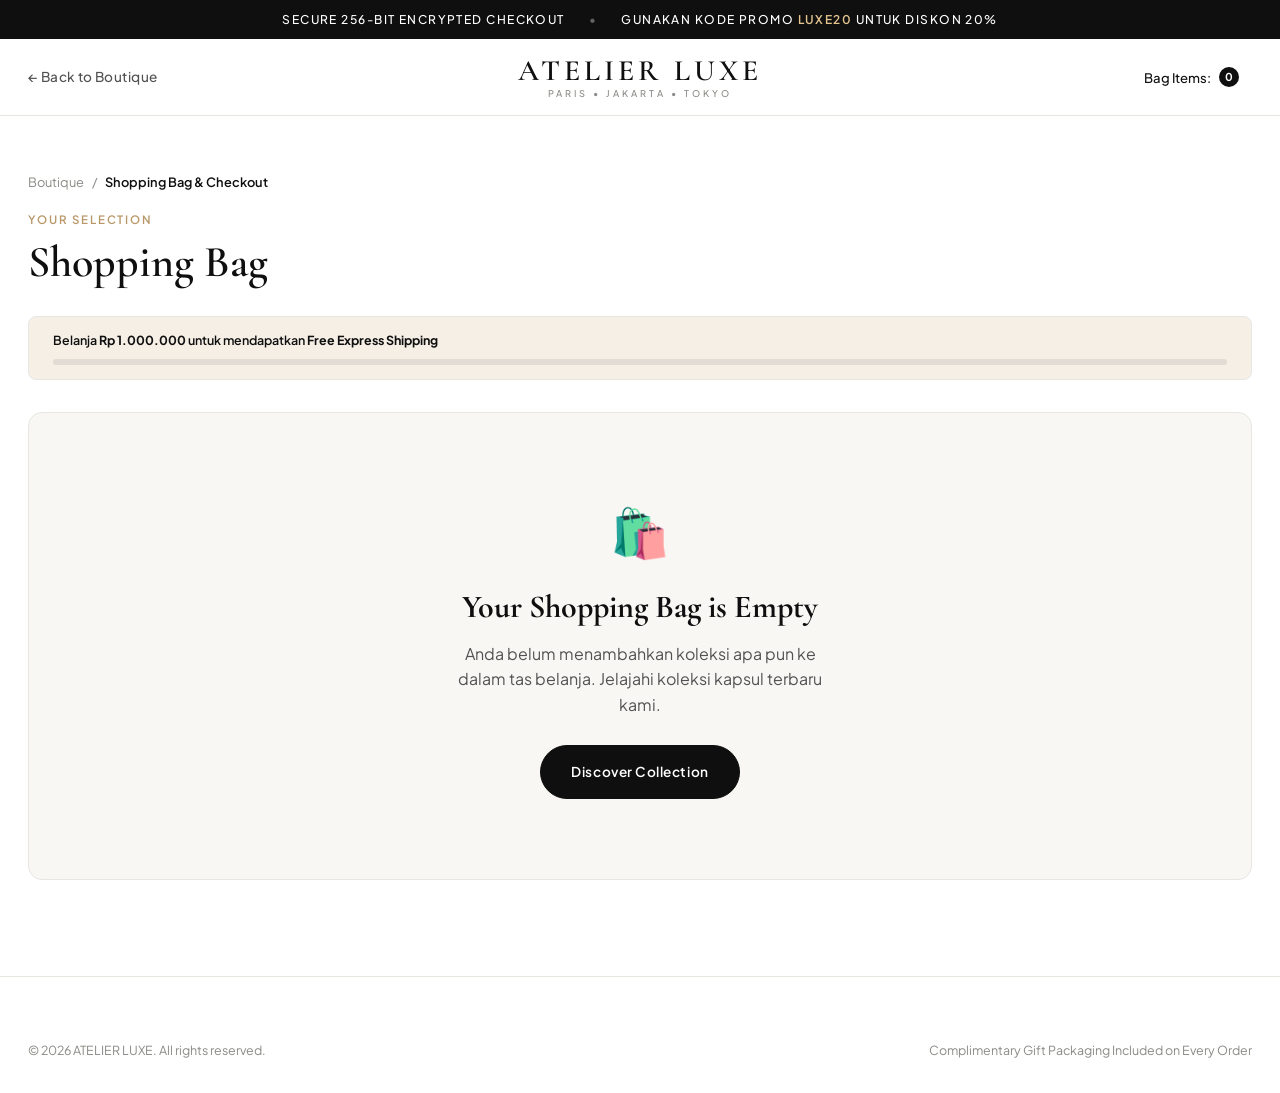
==== commit 63366f10: "commit4" ====
--- a/cart.html
+++ b/cart.html
@@ -4,7 +4,7 @@
   <meta charset="UTF-8" />
   <meta name="viewport" content="width=device-width, initial-scale=1.0" />
   <title>ATELIER LUXE — Shopping Bag & Checkout</title>
-  <link rel="stylesheet" href="style.css" />
+  <link rel="stylesheet" href="style.css?v=2.0" />
 </head>
 <body>
 
@@ -182,6 +182,6 @@
     </div>
   </footer>
 
-  <script src="app.js"></script>
+  <script src="app.js?v=2.0"></script>
 </body>
 </html>
